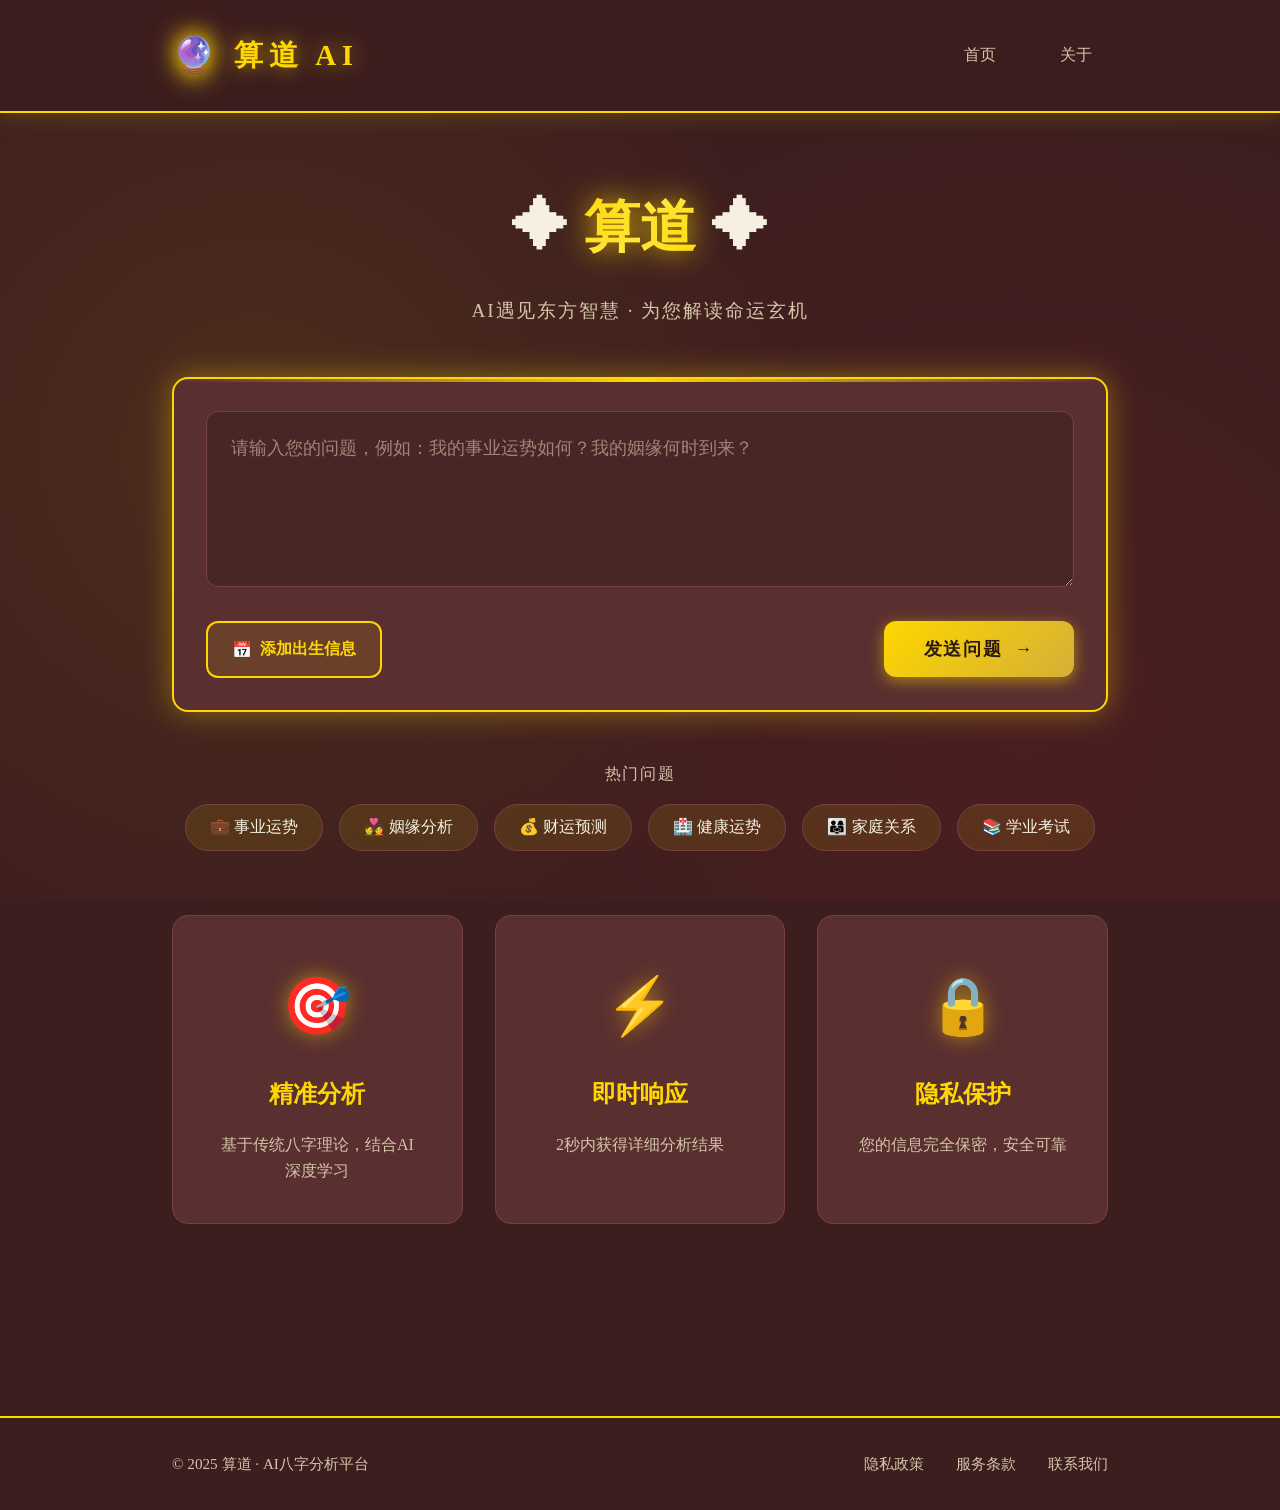
==== index.html @ 0fe8b90e "🎨 全新简洁布局 - 保留核心功能" ====
﻿<!DOCTYPE html>
<html lang="zh-CN">
<head>
    <meta charset="UTF-8">
    <meta name="viewport" content="width=device-width, initial-scale=1.0">
    <title>算道 - AI八字分析</title>
    <link rel="stylesheet" href="styles.css">
</head>
<body>
    <!-- 简洁顶部导航 -->
    <header class="header">
        <div class="container">
            <div class="logo">
                <span class="logo-icon">🔮</span>
                <span class="logo-text">算道</span>
                <span class="logo-badge">AI</span>
            </div>
            <nav class="nav">
                <a href="#" class="nav-link">首页</a>
                <a href="#" class="nav-link">关于</a>
            </nav>
        </div>
    </header>

    <!-- 主内容区 -->
    <main class="main">
        <div class="container">
            <!-- 标题区 -->
            <div class="title-section">
                <h1 class="main-title">
                    <span class="title-decoration">✦</span>
                    <span class="highlight">算道</span>
                    <span class="title-decoration">✦</span>
                </h1>
                <p class="subtitle">AI遇见东方智慧 · 为您解读命运玄机</p>
            </div>

            <!-- 核心功能区 - 输入框 -->
            <div class="input-section">
                <div class="input-box">
                    <textarea 
                        class="main-input" 
                        id="questionInput" 
                        placeholder="请输入您的问题，例如：我的事业运势如何？我的姻缘何时到来？"
                        rows="6"
                    ></textarea>
                    
                    <div class="input-actions">
                        <button class="btn-secondary" id="birthInfoBtn">
                            <span>📅</span>
                            <span>添加出生信息</span>
                        </button>
                        <button class="btn-primary" id="sendBtn">
                            <span>发送问题</span>
                            <span>→</span>
                        </button>
                    </div>
                </div>

                <!-- AI回复区域 -->
                <div id="aiResponse" class="ai-response" style="display: none;">
                    <div class="response-header">
                        <h3>✨ AI分析结果</h3>
                        <button class="close-btn" id="closeResponse">✕</button>
                    </div>
                    <div class="response-content" id="responseContent"></div>
                </div>
            </div>

            <!-- 快速问题建议 -->
            <div class="suggestions">
                <p class="suggestions-title">热门问题</p>
                <div class="suggestion-tags">
                    <button class="tag">💼 事业运势</button>
                    <button class="tag">💑 姻缘分析</button>
                    <button class="tag">💰 财运预测</button>
                    <button class="tag">🏥 健康运势</button>
                    <button class="tag">👨‍👩‍👧 家庭关系</button>
                    <button class="tag">📚 学业考试</button>
                </div>
            </div>

            <!-- 功能特色 -->
            <div class="features">
                <div class="feature-card">
                    <div class="feature-icon">🎯</div>
                    <h3>精准分析</h3>
                    <p>基于传统八字理论，结合AI深度学习</p>
                </div>
                <div class="feature-card">
                    <div class="feature-icon">⚡</div>
                    <h3>即时响应</h3>
                    <p>2秒内获得详细分析结果</p>
                </div>
                <div class="feature-card">
                    <div class="feature-icon">🔒</div>
                    <h3>隐私保护</h3>
                    <p>您的信息完全保密，安全可靠</p>
                </div>
            </div>
        </div>
    </main>

    <!-- 简洁页脚 -->
    <footer class="footer">
        <div class="container">
            <p class="footer-text">© 2025 算道 · AI八字分析平台</p>
            <div class="footer-links">
                <a href="#">隐私政策</a>
                <a href="#">服务条款</a>
                <a href="#">联系我们</a>
            </div>
        </div>
    </footer>

    <script src="bazi_integration.js"></script>
    <script src="script.js"></script>
</body>
</html>
---- styles.css ----
/* 重置样式 */
* {
    margin: 0;
    padding: 0;
    box-sizing: border-box;
}

/* 配色变量 - 深红棕金风 */
:root {
    --primary-gold: #ffd700;
    --secondary-gold: #d4af37;
    --accent-red: #c41e3a;
    --text-primary: #f5f0e1;
    --text-secondary: #d4c5a9;
    --text-dark: #2a1810;
    --bg-main: #3d1e1e;
    --bg-card: #5a2f2f;
    --bg-light: #6b3838;
    --border-color: #7a4040;
    --shadow-main: 0 4px 20px rgba(61, 30, 30, 0.6);
    --shadow-gold: 0 0 30px rgba(255, 215, 0, 0.4);
}

/* 全局样式 */
body {
    font-family: 'Noto Serif SC', 'STSong', 'SimSun', serif;
    background: var(--bg-main);
    color: var(--text-primary);
    line-height: 1.8;
    min-height: 100vh;
    background-image: 
        radial-gradient(circle at 20% 50%, rgba(255, 215, 0, 0.08) 0%, transparent 50%),
        radial-gradient(circle at 80% 80%, rgba(196, 30, 58, 0.1) 0%, transparent 50%);
    background-attachment: fixed;
}

.container {
    max-width: 1000px;
    margin: 0 auto;
    padding: 0 2rem;
}

/* 顶部导航 */
.header {
    background: rgba(61, 30, 30, 0.95);
    border-bottom: 2px solid var(--primary-gold);
    padding: 1.5rem 0;
    position: sticky;
    top: 0;
    z-index: 100;
    backdrop-filter: blur(10px);
    box-shadow: 0 2px 20px rgba(255, 215, 0, 0.2);
}

.header .container {
    display: flex;
    justify-content: space-between;
    align-items: center;
}

.logo {
    display: flex;
    align-items: center;
    gap: 0.75rem;
    font-size: 1.8rem;
    font-weight: 700;
    color: var(--primary-gold);
    letter-spacing: 0.2em;
    text-shadow: 0 0 20px rgba(255, 215, 0, 0.6);
}

.logo-icon {
    font-size: 2.2rem;
    filter: drop-shadow(0 0 12px rgba(255, 215, 0, 0.8));
}

.nav {
    display: flex;
    gap: 2rem;
}

.nav-link {
    color: var(--text-secondary);
    text-decoration: none;
    font-size: 1rem;
    transition: all 0.3s;
    padding: 0.5rem 1rem;
    border-radius: 6px;
}

.nav-link:hover {
    color: var(--primary-gold);
    background: rgba(255, 215, 0, 0.1);
}

/* 主内容区 */
.main {
    padding: 4rem 0;
}

/* 标题区 */
.title-section {
    text-align: center;
    margin-bottom: 3rem;
}

.main-title {
    font-size: 3.5rem;
    margin-bottom: 1rem;
    display: flex;
    align-items: center;
    justify-content: center;
    gap: 1rem;
    flex-wrap: wrap;
}

.title-icon {
    font-size: 3rem;
    filter: drop-shadow(0 0 15px rgba(255, 215, 0, 0.8));
}

.highlight {
    color: var(--primary-gold);
    text-shadow: 0 0 30px rgba(255, 215, 0, 0.8);
    background: linear-gradient(135deg, #ffd700 0%, #ffed4e 50%, #ffd700 100%);
    -webkit-background-clip: text;
    -webkit-text-fill-color: transparent;
    background-clip: text;
}

.title-subtitle {
    color: var(--text-primary);
    font-size: 2.5rem;
}

.subtitle {
    font-size: 1.2rem;
    color: var(--text-secondary);
    letter-spacing: 0.1em;
}

/* 输入区域 */
.input-section {
    margin-bottom: 3rem;
}

.input-box {
    background: var(--bg-card);
    border: 2px solid var(--primary-gold);
    border-radius: 16px;
    padding: 2rem;
    box-shadow: var(--shadow-gold);
    position: relative;
}

.input-box::before {
    content: '';
    position: absolute;
    top: 0;
    left: 0;
    right: 0;
    height: 3px;
    background: linear-gradient(90deg, transparent, var(--primary-gold), transparent);
    border-radius: 16px 16px 0 0;
}

.main-input {
    width: 100%;
    background: rgba(0, 0, 0, 0.2);
    border: 1px solid var(--border-color);
    border-radius: 12px;
    padding: 1.5rem;
    font-size: 1.1rem;
    color: var(--text-primary);
    font-family: inherit;
    resize: vertical;
    margin-bottom: 1.5rem;
    transition: all 0.3s;
}

.main-input:focus {
    outline: none;
    border-color: var(--primary-gold);
    box-shadow: 0 0 20px rgba(255, 215, 0, 0.3);
}

.main-input::placeholder {
    color: var(--text-secondary);
    opacity: 0.6;
}

.input-actions {
    display: flex;
    justify-content: space-between;
    align-items: center;
    gap: 1rem;
}

/* 按钮样式 */
.btn-primary {
    background: linear-gradient(135deg, var(--primary-gold) 0%, var(--secondary-gold) 100%);
    color: var(--text-dark);
    border: none;
    padding: 1rem 2.5rem;
    border-radius: 12px;
    font-size: 1.1rem;
    font-weight: 700;
    cursor: pointer;
    display: flex;
    align-items: center;
    gap: 0.75rem;
    transition: all 0.3s;
    box-shadow: 0 4px 15px rgba(255, 215, 0, 0.5);
    letter-spacing: 0.1em;
}

.btn-primary:hover {
    transform: translateY(-2px);
    box-shadow: 0 6px 25px rgba(255, 215, 0, 0.7);
}

.btn-secondary {
    background: rgba(255, 215, 0, 0.1);
    color: var(--primary-gold);
    border: 2px solid var(--primary-gold);
    padding: 1rem 1.5rem;
    border-radius: 12px;
    font-size: 1rem;
    font-weight: 600;
    cursor: pointer;
    display: flex;
    align-items: center;
    gap: 0.5rem;
    transition: all 0.3s;
}

.btn-secondary:hover {
    background: rgba(255, 215, 0, 0.2);
    transform: translateY(-2px);
}

/* AI回复区域 */
.ai-response {
    background: var(--bg-card);
    border: 2px solid var(--primary-gold);
    border-radius: 16px;
    padding: 2rem;
    margin-top: 2rem;
    box-shadow: var(--shadow-gold);
}

.response-header {
    display: flex;
    justify-content: space-between;
    align-items: center;
    margin-bottom: 1.5rem;
    padding-bottom: 1rem;
    border-bottom: 1px solid var(--border-color);
}

.response-header h3 {
    color: var(--primary-gold);
    font-size: 1.5rem;
}

.close-btn {
    background: none;
    border: none;
    color: var(--text-secondary);
    font-size: 1.5rem;
    cursor: pointer;
    padding: 0.5rem;
    transition: all 0.3s;
}

.close-btn:hover {
    color: var(--primary-gold);
    transform: rotate(90deg);
}

.response-content {
    color: var(--text-primary);
    font-size: 1.1rem;
    line-height: 2;
    white-space: pre-wrap;
}

/* 建议标签 */
.suggestions {
    text-align: center;
    margin-bottom: 4rem;
}

.suggestions-title {
    color: var(--text-secondary);
    font-size: 1rem;
    margin-bottom: 1rem;
    letter-spacing: 0.1em;
}

.suggestion-tags {
    display: flex;
    flex-wrap: wrap;
    justify-content: center;
    gap: 1rem;
}

.tag {
    background: rgba(255, 215, 0, 0.1);
    color: var(--text-primary);
    border: 1px solid var(--border-color);
    padding: 0.75rem 1.5rem;
    border-radius: 25px;
    font-size: 1rem;
    cursor: pointer;
    transition: all 0.3s;
}

.tag:hover {
    background: rgba(255, 215, 0, 0.2);
    border-color: var(--primary-gold);
    color: var(--primary-gold);
    transform: translateY(-2px);
}

/* 功能特色 */
.features {
    display: grid;
    grid-template-columns: repeat(auto-fit, minmax(280px, 1fr));
    gap: 2rem;
    margin-bottom: 4rem;
}

.feature-card {
    background: var(--bg-card);
    border: 1px solid var(--border-color);
    border-radius: 16px;
    padding: 2.5rem;
    text-align: center;
    transition: all 0.3s;
}

.feature-card:hover {
    transform: translateY(-5px);
    border-color: var(--primary-gold);
    box-shadow: 0 8px 30px rgba(255, 215, 0, 0.3);
}

.feature-icon {
    font-size: 3.5rem;
    margin-bottom: 1rem;
    filter: drop-shadow(0 0 10px rgba(255, 215, 0, 0.5));
}

.feature-card h3 {
    color: var(--primary-gold);
    font-size: 1.5rem;
    margin-bottom: 1rem;
}

.feature-card p {
    color: var(--text-secondary);
    font-size: 1rem;
    line-height: 1.6;
}

/* 页脚 */
.footer {
    background: rgba(61, 30, 30, 0.8);
    border-top: 2px solid var(--primary-gold);
    padding: 2rem 0;
    margin-top: 4rem;
}

.footer .container {
    display: flex;
    justify-content: space-between;
    align-items: center;
    flex-wrap: wrap;
    gap: 1rem;
}

.footer-text {
    color: var(--text-secondary);
    font-size: 0.95rem;
}

.footer-links {
    display: flex;
    gap: 2rem;
}

.footer-links a {
    color: var(--text-secondary);
    text-decoration: none;
    font-size: 0.95rem;
    transition: all 0.3s;
}

.footer-links a:hover {
    color: var(--primary-gold);
}

/* 响应式设计 */
@media (max-width: 768px) {
    .container {
        padding: 0 1rem;
    }

    .main-title {
        font-size: 2rem;
    }

    .title-subtitle {
        font-size: 1.5rem;
    }

    .subtitle {
        font-size: 1rem;
    }

    .input-actions {
        flex-direction: column;
    }

    .btn-primary,
    .btn-secondary {
        width: 100%;
        justify-content: center;
    }

    .features {
        grid-template-columns: 1fr;
    }

    .footer .container {
        flex-direction: column;
        text-align: center;
    }
}
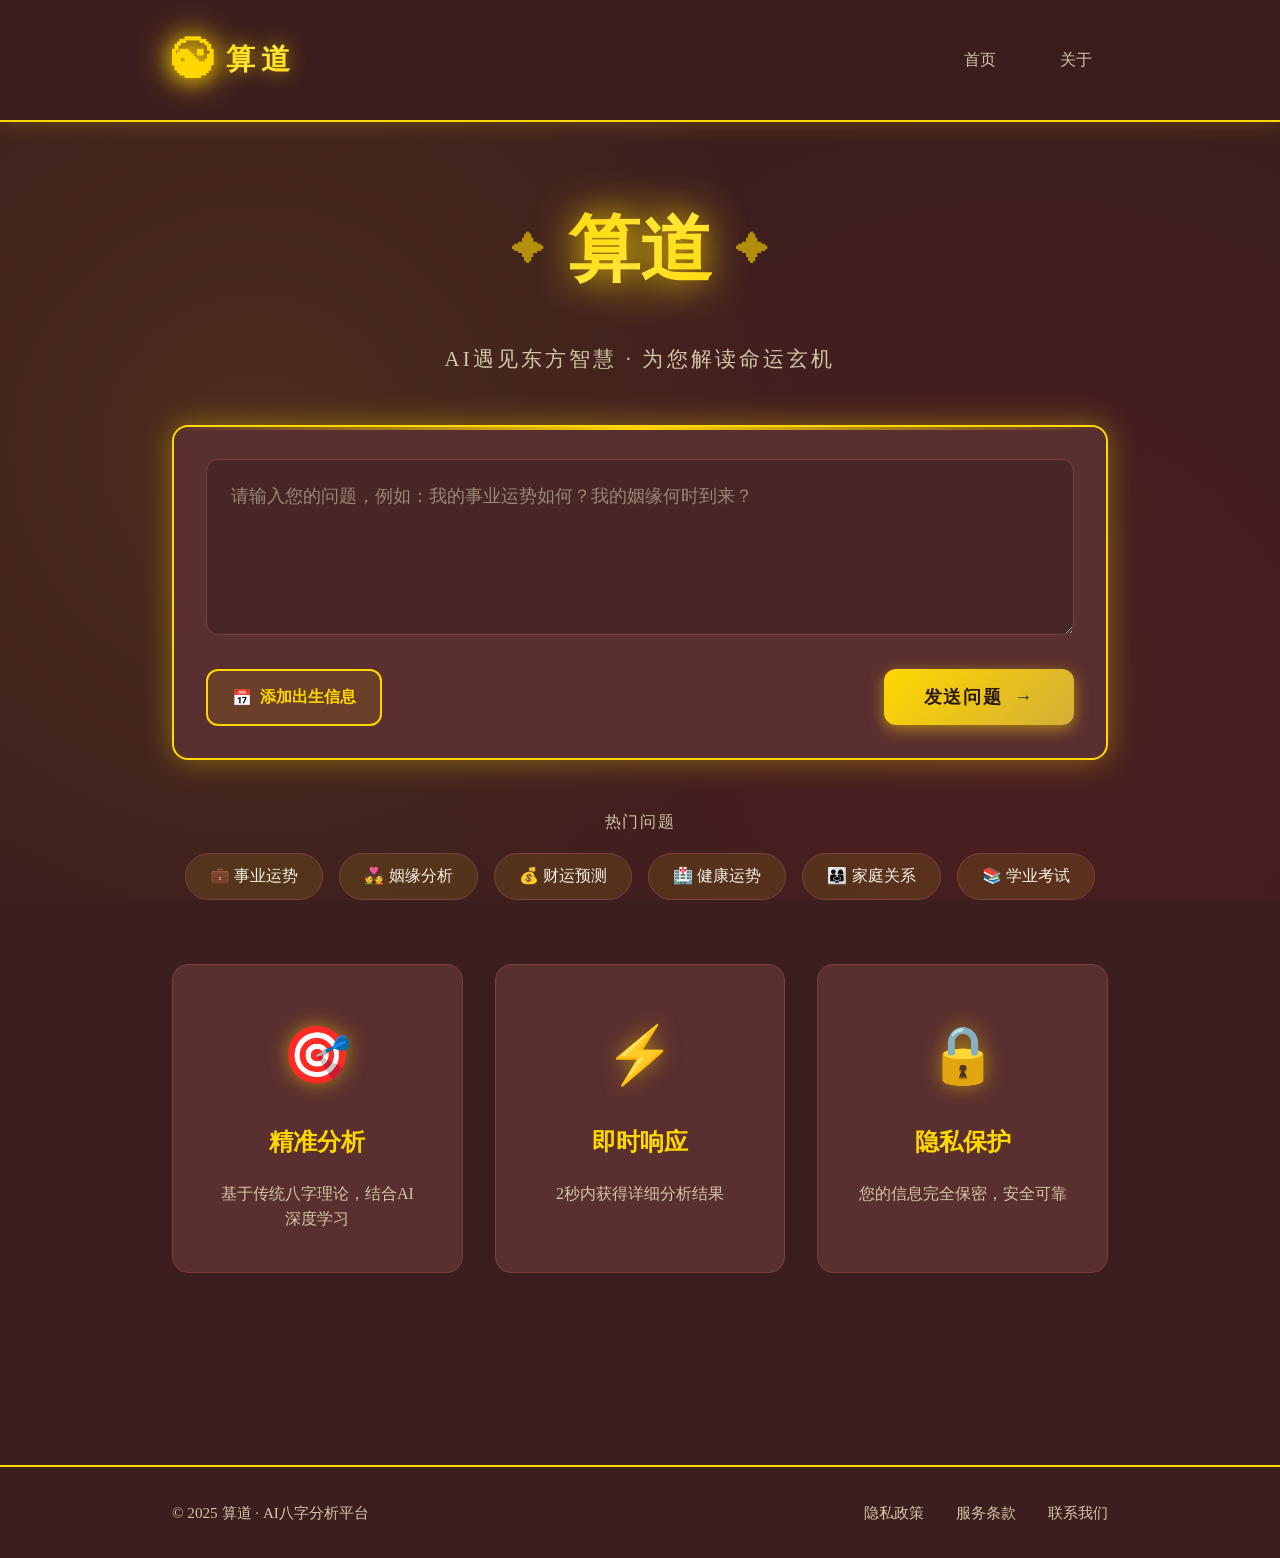
==== commit af08ee66: "🎨 全新简洁布局 - 保留核心功能" ====
--- a/index.html
+++ b/index.html
@@ -11,9 +11,8 @@
     <header class="header">
         <div class="container">
             <div class="logo">
-                <span class="logo-icon">🔮</span>
+                <span class="logo-icon">☯</span>
                 <span class="logo-text">算道</span>
-                <span class="logo-badge">AI</span>
             </div>
             <nav class="nav">
                 <a href="#" class="nav-link">首页</a>
--- a/styles.css
+++ b/styles.css
@@ -61,17 +61,47 @@
 .logo {
     display: flex;
     align-items: center;
-    gap: 0.75rem;
+    gap: 0.5rem;
     font-size: 1.8rem;
     font-weight: 700;
     color: var(--primary-gold);
     letter-spacing: 0.2em;
     text-shadow: 0 0 20px rgba(255, 215, 0, 0.6);
+    position: relative;
 }
 
 .logo-icon {
-    font-size: 2.2rem;
-    filter: drop-shadow(0 0 12px rgba(255, 215, 0, 0.8));
+    font-size: 2.5rem;
+    filter: drop-shadow(0 0 15px rgba(255, 215, 0, 0.9));
+    animation: glow 2s ease-in-out infinite;
+}
+
+@keyframes glow {
+    0%, 100% {
+        filter: drop-shadow(0 0 15px rgba(255, 215, 0, 0.9));
+    }
+    50% {
+        filter: drop-shadow(0 0 25px rgba(255, 215, 0, 1));
+    }
+}
+
+.logo-text {
+    background: linear-gradient(135deg, #ffd700 0%, #ffed4e 50%, #ffd700 100%);
+    -webkit-background-clip: text;
+    -webkit-text-fill-color: transparent;
+    background-clip: text;
+    font-family: 'STKaiti', 'KaiTi', serif;
+}
+
+.logo-badge {
+    font-size: 0.8rem;
+    background: linear-gradient(135deg, var(--primary-gold), var(--secondary-gold));
+    color: var(--text-dark);
+    padding: 0.2rem 0.6rem;
+    border-radius: 6px;
+    font-weight: 700;
+    letter-spacing: 0.05em;
+    box-shadow: 0 2px 10px rgba(255, 215, 0, 0.4);
 }
 
 .nav {
@@ -105,38 +135,60 @@
 }
 
 .main-title {
-    font-size: 3.5rem;
-    margin-bottom: 1rem;
+    font-size: 4.5rem;
+    margin-bottom: 1.5rem;
     display: flex;
     align-items: center;
     justify-content: center;
-    gap: 1rem;
+    gap: 1.5rem;
     flex-wrap: wrap;
-}
-
-.title-icon {
-    font-size: 3rem;
-    filter: drop-shadow(0 0 15px rgba(255, 215, 0, 0.8));
+    font-family: 'STKaiti', 'KaiTi', serif;
+}
+
+.title-decoration {
+    font-size: 2rem;
+    color: var(--primary-gold);
+    opacity: 0.6;
+    animation: sparkle 3s ease-in-out infinite;
+}
+
+@keyframes sparkle {
+    0%, 100% {
+        opacity: 0.6;
+        transform: scale(1);
+    }
+    50% {
+        opacity: 1;
+        transform: scale(1.2);
+    }
 }
 
 .highlight {
     color: var(--primary-gold);
-    text-shadow: 0 0 30px rgba(255, 215, 0, 0.8);
+    text-shadow: 0 0 40px rgba(255, 215, 0, 0.9);
     background: linear-gradient(135deg, #ffd700 0%, #ffed4e 50%, #ffd700 100%);
     -webkit-background-clip: text;
     -webkit-text-fill-color: transparent;
     background-clip: text;
-}
-
-.title-subtitle {
-    color: var(--text-primary);
-    font-size: 2.5rem;
+    position: relative;
+}
+
+.highlight::before {
+    content: '';
+    position: absolute;
+    top: -10px;
+    left: -10px;
+    right: -10px;
+    bottom: -10px;
+    background: radial-gradient(circle, rgba(255, 215, 0, 0.1) 0%, transparent 70%);
+    z-index: -1;
 }
 
 .subtitle {
-    font-size: 1.2rem;
-    color: var(--text-secondary);
-    letter-spacing: 0.1em;
+    font-size: 1.3rem;
+    color: var(--text-secondary);
+    letter-spacing: 0.15em;
+    font-weight: 300;
 }
 
 /* 输入区域 */
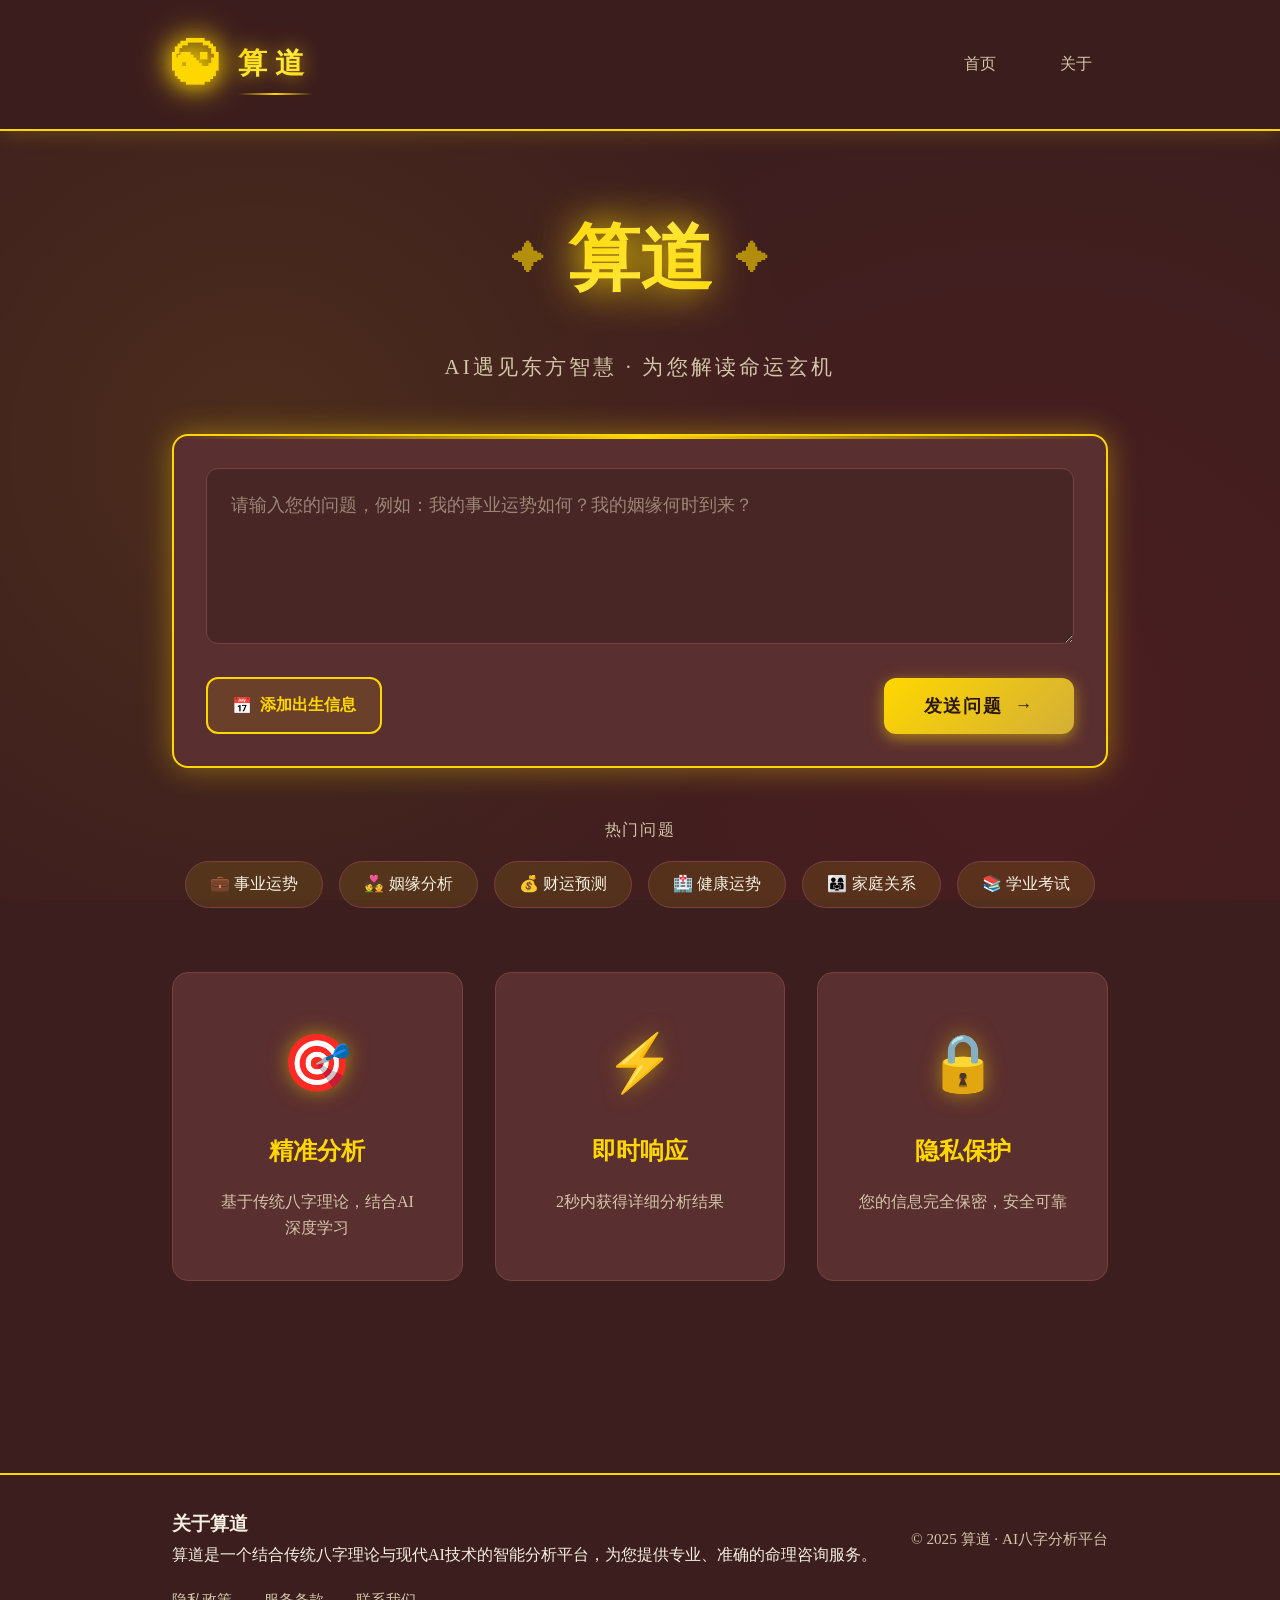
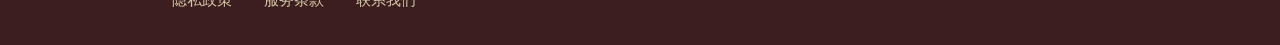
==== commit 535ba860: "✨ 添加所有交互功能" ====
--- a/index.html
+++ b/index.html
@@ -15,14 +15,14 @@
                 <span class="logo-text">算道</span>
             </div>
             <nav class="nav">
-                <a href="#" class="nav-link">首页</a>
-                <a href="#" class="nav-link">关于</a>
+                <a href="#home" class="nav-link">首页</a>
+                <a href="#about" class="nav-link">关于</a>
             </nav>
         </div>
     </header>
 
     <!-- 主内容区 -->
-    <main class="main">
+    <main class="main" id="home">
         <div class="container">
             <!-- 标题区 -->
             <div class="title-section">
@@ -70,12 +70,12 @@
             <div class="suggestions">
                 <p class="suggestions-title">热门问题</p>
                 <div class="suggestion-tags">
-                    <button class="tag">💼 事业运势</button>
-                    <button class="tag">💑 姻缘分析</button>
-                    <button class="tag">💰 财运预测</button>
-                    <button class="tag">🏥 健康运势</button>
-                    <button class="tag">👨‍👩‍👧 家庭关系</button>
-                    <button class="tag">📚 学业考试</button>
+                    <button class="tag" data-question="请帮我分析一下我的事业运势，未来发展如何？">💼 事业运势</button>
+                    <button class="tag" data-question="请帮我分析我的姻缘运势，何时能遇到合适的对象？">💑 姻缘分析</button>
+                    <button class="tag" data-question="请帮我预测一下我的财运，近期财运如何？">💰 财运预测</button>
+                    <button class="tag" data-question="请帮我分析我的健康运势，需要注意什么？">🏥 健康运势</button>
+                    <button class="tag" data-question="请帮我分析我的家庭关系运势，如何改善家庭关系？">👨‍👩‍👧 家庭关系</button>
+                    <button class="tag" data-question="请帮我分析我的学业运势，考试运如何？">📚 学业考试</button>
                 </div>
             </div>
 
@@ -101,13 +101,17 @@
     </main>
 
     <!-- 简洁页脚 -->
-    <footer class="footer">
+    <footer class="footer" id="about">
         <div class="container">
+            <div class="about-section">
+                <h3>关于算道</h3>
+                <p>算道是一个结合传统八字理论与现代AI技术的智能分析平台，为您提供专业、准确的命理咨询服务。</p>
+            </div>
             <p class="footer-text">© 2025 算道 · AI八字分析平台</p>
             <div class="footer-links">
-                <a href="#">隐私政策</a>
-                <a href="#">服务条款</a>
-                <a href="#">联系我们</a>
+                <a href="#" id="privacyLink">隐私政策</a>
+                <a href="#" id="termsLink">服务条款</a>
+                <a href="#" id="contactLink">联系我们</a>
             </div>
         </div>
     </footer>
--- a/styles.css
+++ b/styles.css
@@ -61,27 +61,27 @@
 .logo {
     display: flex;
     align-items: center;
-    gap: 0.5rem;
+    gap: 0.75rem;
     font-size: 1.8rem;
     font-weight: 700;
     color: var(--primary-gold);
-    letter-spacing: 0.2em;
+    letter-spacing: 0.3em;
     text-shadow: 0 0 20px rgba(255, 215, 0, 0.6);
     position: relative;
 }
 
 .logo-icon {
-    font-size: 2.5rem;
+    font-size: 2.8rem;
     filter: drop-shadow(0 0 15px rgba(255, 215, 0, 0.9));
-    animation: glow 2s ease-in-out infinite;
-}
-
-@keyframes glow {
-    0%, 100% {
-        filter: drop-shadow(0 0 15px rgba(255, 215, 0, 0.9));
-    }
-    50% {
-        filter: drop-shadow(0 0 25px rgba(255, 215, 0, 1));
+    animation: rotate 20s linear infinite;
+}
+
+@keyframes rotate {
+    from {
+        transform: rotate(0deg);
+    }
+    to {
+        transform: rotate(360deg);
     }
 }
 
@@ -91,17 +91,17 @@
     -webkit-text-fill-color: transparent;
     background-clip: text;
     font-family: 'STKaiti', 'KaiTi', serif;
-}
-
-.logo-badge {
-    font-size: 0.8rem;
-    background: linear-gradient(135deg, var(--primary-gold), var(--secondary-gold));
-    color: var(--text-dark);
-    padding: 0.2rem 0.6rem;
-    border-radius: 6px;
-    font-weight: 700;
-    letter-spacing: 0.05em;
-    box-shadow: 0 2px 10px rgba(255, 215, 0, 0.4);
+    position: relative;
+}
+
+.logo-text::after {
+    content: '';
+    position: absolute;
+    bottom: -5px;
+    left: 0;
+    right: 0;
+    height: 2px;
+    background: linear-gradient(90deg, transparent, var(--primary-gold), transparent);
 }
 
 .nav {
@@ -490,3 +490,223 @@
         text-align: center;
     }
 }
+
+/* 出生信息模态框 */
+.birth-modal {
+    position: fixed;
+    top: 0;
+    left: 0;
+    right: 0;
+    bottom: 0;
+    background: rgba(0, 0, 0, 0.8);
+    display: flex;
+    align-items: center;
+    justify-content: center;
+    z-index: 1000;
+    animation: fadeIn 0.3s;
+}
+
+@keyframes fadeIn {
+    from {
+        opacity: 0;
+    }
+    to {
+        opacity: 1;
+    }
+}
+
+.birth-modal-content {
+    background: var(--bg-card);
+    border: 2px solid var(--primary-gold);
+    border-radius: 16px;
+    width: 90%;
+    max-width: 500px;
+    max-height: 90vh;
+    overflow-y: auto;
+    box-shadow: 0 10px 50px rgba(255, 215, 0, 0.3);
+    animation: slideUp 0.3s;
+}
+
+@keyframes slideUp {
+    from {
+        transform: translateY(50px);
+        opacity: 0;
+    }
+    to {
+        transform: translateY(0);
+        opacity: 1;
+    }
+}
+
+.birth-modal-header {
+    display: flex;
+    justify-content: space-between;
+    align-items: center;
+    padding: 1.5rem 2rem;
+    border-bottom: 1px solid var(--border-color);
+}
+
+.birth-modal-header h3 {
+    color: var(--primary-gold);
+    font-size: 1.5rem;
+    margin: 0;
+}
+
+.close-modal {
+    background: none;
+    border: none;
+    color: var(--text-secondary);
+    font-size: 1.5rem;
+    cursor: pointer;
+    padding: 0.5rem;
+    transition: all 0.3s;
+}
+
+.close-modal:hover {
+    color: var(--primary-gold);
+    transform: rotate(90deg);
+}
+
+.birth-modal-body {
+    padding: 2rem;
+}
+
+.form-group {
+    margin-bottom: 1.5rem;
+}
+
+.form-group label {
+    display: block;
+    color: var(--text-secondary);
+    font-size: 0.95rem;
+    margin-bottom: 0.5rem;
+    font-weight: 600;
+}
+
+.form-group input,
+.form-group select {
+    width: 100%;
+    background: rgba(0, 0, 0, 0.3);
+    border: 1px solid var(--border-color);
+    border-radius: 8px;
+    padding: 0.75rem 1rem;
+    font-size: 1rem;
+    color: var(--text-primary);
+    font-family: inherit;
+    transition: all 0.3s;
+}
+
+.form-group input:focus,
+.form-group select:focus {
+    outline: none;
+    border-color: var(--primary-gold);
+    box-shadow: 0 0 10px rgba(255, 215, 0, 0.2);
+}
+
+.form-row {
+    display: grid;
+    grid-template-columns: 1fr 1fr;
+    gap: 1rem;
+}
+
+.birth-modal-footer {
+    display: flex;
+    justify-content: flex-end;
+    gap: 1rem;
+    padding: 1.5rem 2rem;
+    border-top: 1px solid var(--border-color);
+}
+
+.modal-btn {
+    padding: 0.75rem 2rem;
+    border-radius: 8px;
+    font-size: 1rem;
+    font-weight: 600;
+    cursor: pointer;
+    transition: all 0.3s;
+    border: none;
+}
+
+.cancel-btn {
+    background: rgba(255, 255, 255, 0.1);
+    color: var(--text-secondary);
+    border: 1px solid var(--border-color);
+}
+
+.cancel-btn:hover {
+    background: rgba(255, 255, 255, 0.15);
+}
+
+.save-btn {
+    background: linear-gradient(135deg, var(--primary-gold), var(--secondary-gold));
+    color: var(--text-dark);
+    box-shadow: 0 4px 15px rgba(255, 215, 0, 0.4);
+}
+
+.save-btn:hover {
+    transform: translateY(-2px);
+    box-shadow: 0 6px 20px rgba(255, 215, 0, 0.6);
+}
+
+/* Toast提示 */
+.toast-message {
+    position: fixed;
+    bottom: 2rem;
+    left: 50%;
+    transform: translateX(-50%) translateY(100px);
+    background: var(--bg-card);
+    color: var(--text-primary);
+    padding: 1rem 2rem;
+    border-radius: 8px;
+    border: 1px solid var(--primary-gold);
+    box-shadow: 0 4px 20px rgba(255, 215, 0, 0.3);
+    z-index: 2000;
+    opacity: 0;
+    transition: all 0.3s;
+}
+
+.toast-message.show {
+    transform: translateX(-50%) translateY(0);
+    opacity: 1;
+}
+
+/* 加载动画 */
+.loading {
+    text-align: center;
+    padding: 2rem;
+}
+
+.spinner {
+    width: 50px;
+    height: 50px;
+    border: 4px solid var(--border-color);
+    border-top-color: var(--primary-gold);
+    border-radius: 50%;
+    animation: spin 1s linear infinite;
+    margin: 0 auto 1rem;
+}
+
+@keyframes spin {
+    to {
+        transform: rotate(360deg);
+    }
+}
+
+.loading p {
+    color: var(--text-secondary);
+    font-size: 1rem;
+}
+
+.error-message {
+    color: #ff6b6b;
+    padding: 1rem;
+    background: rgba(255, 107, 107, 0.1);
+    border-radius: 8px;
+    border: 1px solid #ff6b6b;
+}
+
+.answer-text {
+    color: var(--text-primary);
+    line-height: 2;
+    white-space: pre-wrap;
+}
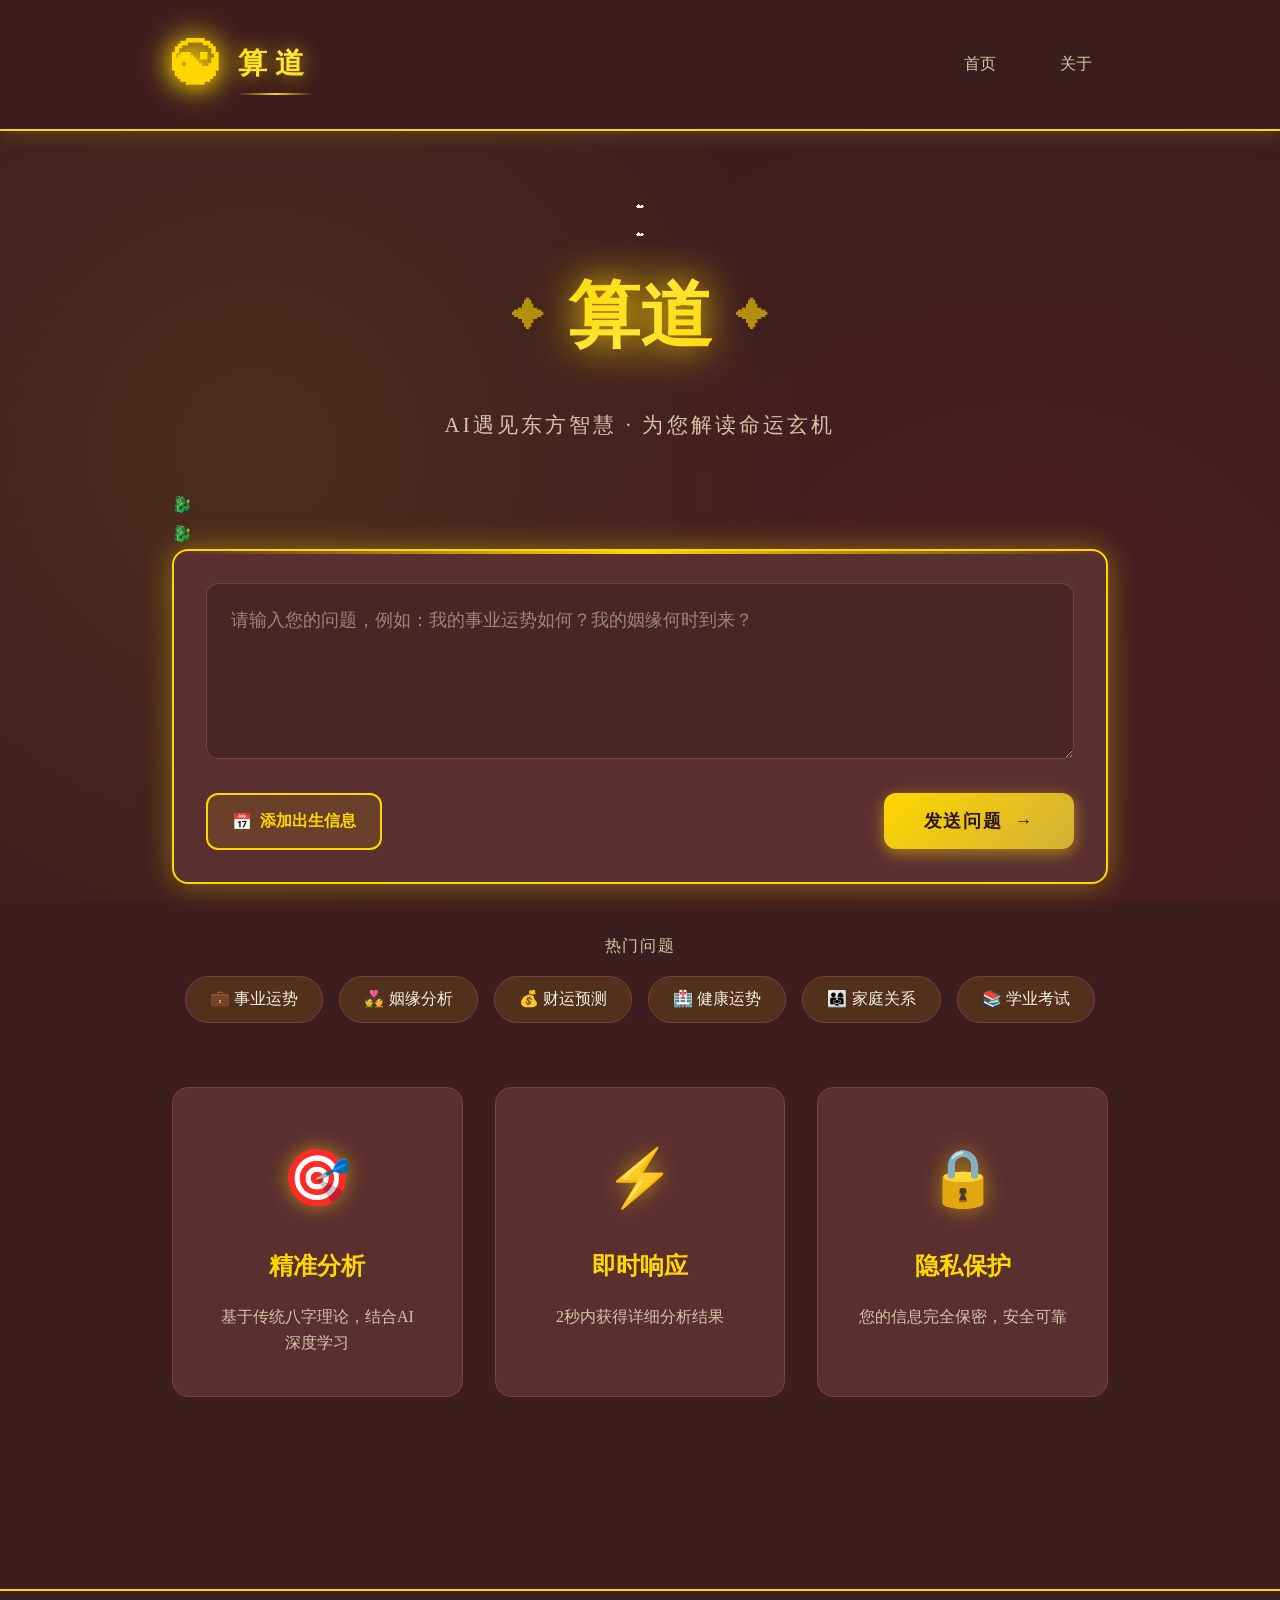
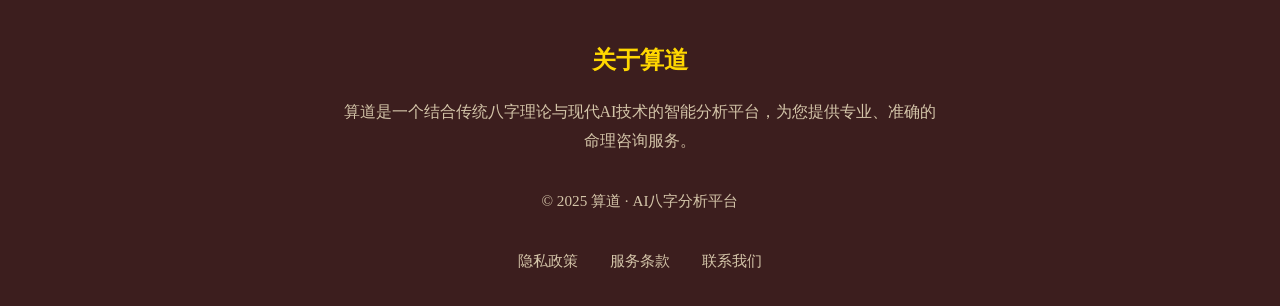
==== commit 360ef719: "✨ 添加所有交互功能" ====
--- a/index.html
+++ b/index.html
@@ -24,8 +24,14 @@
     <!-- 主内容区 -->
     <main class="main" id="home">
         <div class="container">
+            <!-- 装饰性八卦图案 -->
+            <div class="bagua-decoration bagua-left"></div>
+            <div class="bagua-decoration bagua-right"></div>
+            
             <!-- 标题区 -->
             <div class="title-section">
+                <div class="cloud-decoration cloud-left">☁</div>
+                <div class="cloud-decoration cloud-right">☁</div>
                 <h1 class="main-title">
                     <span class="title-decoration">✦</span>
                     <span class="highlight">算道</span>
@@ -36,6 +42,10 @@
 
             <!-- 核心功能区 - 输入框 -->
             <div class="input-section">
+                <!-- 装饰性龙纹 -->
+                <div class="dragon-pattern dragon-pattern-left">🐉</div>
+                <div class="dragon-pattern dragon-pattern-right">🐉</div>
+                
                 <div class="input-box">
                     <textarea 
                         class="main-input" 
--- a/styles.css
+++ b/styles.css
@@ -420,25 +420,42 @@
 .footer {
     background: rgba(61, 30, 30, 0.8);
     border-top: 2px solid var(--primary-gold);
-    padding: 2rem 0;
+    padding: 3rem 0 2rem;
     margin-top: 4rem;
 }
 
 .footer .container {
     display: flex;
-    justify-content: space-between;
-    align-items: center;
-    flex-wrap: wrap;
-    gap: 1rem;
+    flex-direction: column;
+    gap: 2rem;
+}
+
+.about-section {
+    text-align: center;
+    max-width: 600px;
+    margin: 0 auto;
+}
+
+.about-section h3 {
+    color: var(--primary-gold);
+    font-size: 1.5rem;
+    margin-bottom: 1rem;
+}
+
+.about-section p {
+    color: var(--text-secondary);
+    line-height: 1.8;
 }
 
 .footer-text {
     color: var(--text-secondary);
     font-size: 0.95rem;
+    text-align: center;
 }
 
 .footer-links {
     display: flex;
+    justify-content: center;
     gap: 2rem;
 }
 
@@ -447,6 +464,7 @@
     text-decoration: none;
     font-size: 0.95rem;
     transition: all 0.3s;
+    cursor: pointer;
 }
 
 .footer-links a:hover {
@@ -710,3 +728,30 @@
     line-height: 2;
     white-space: pre-wrap;
 }
+
+/* 信息模态框样式 */
+.info-modal {
+    max-width: 600px;
+}
+
+.info-content {
+    max-height: 60vh;
+    overflow-y: auto;
+}
+
+.info-content h4 {
+    color: var(--primary-gold);
+    font-size: 1.2rem;
+    margin-top: 1.5rem;
+    margin-bottom: 0.75rem;
+}
+
+.info-content h4:first-child {
+    margin-top: 0;
+}
+
+.info-content p {
+    color: var(--text-secondary);
+    line-height: 1.8;
+    margin-bottom: 1rem;
+}
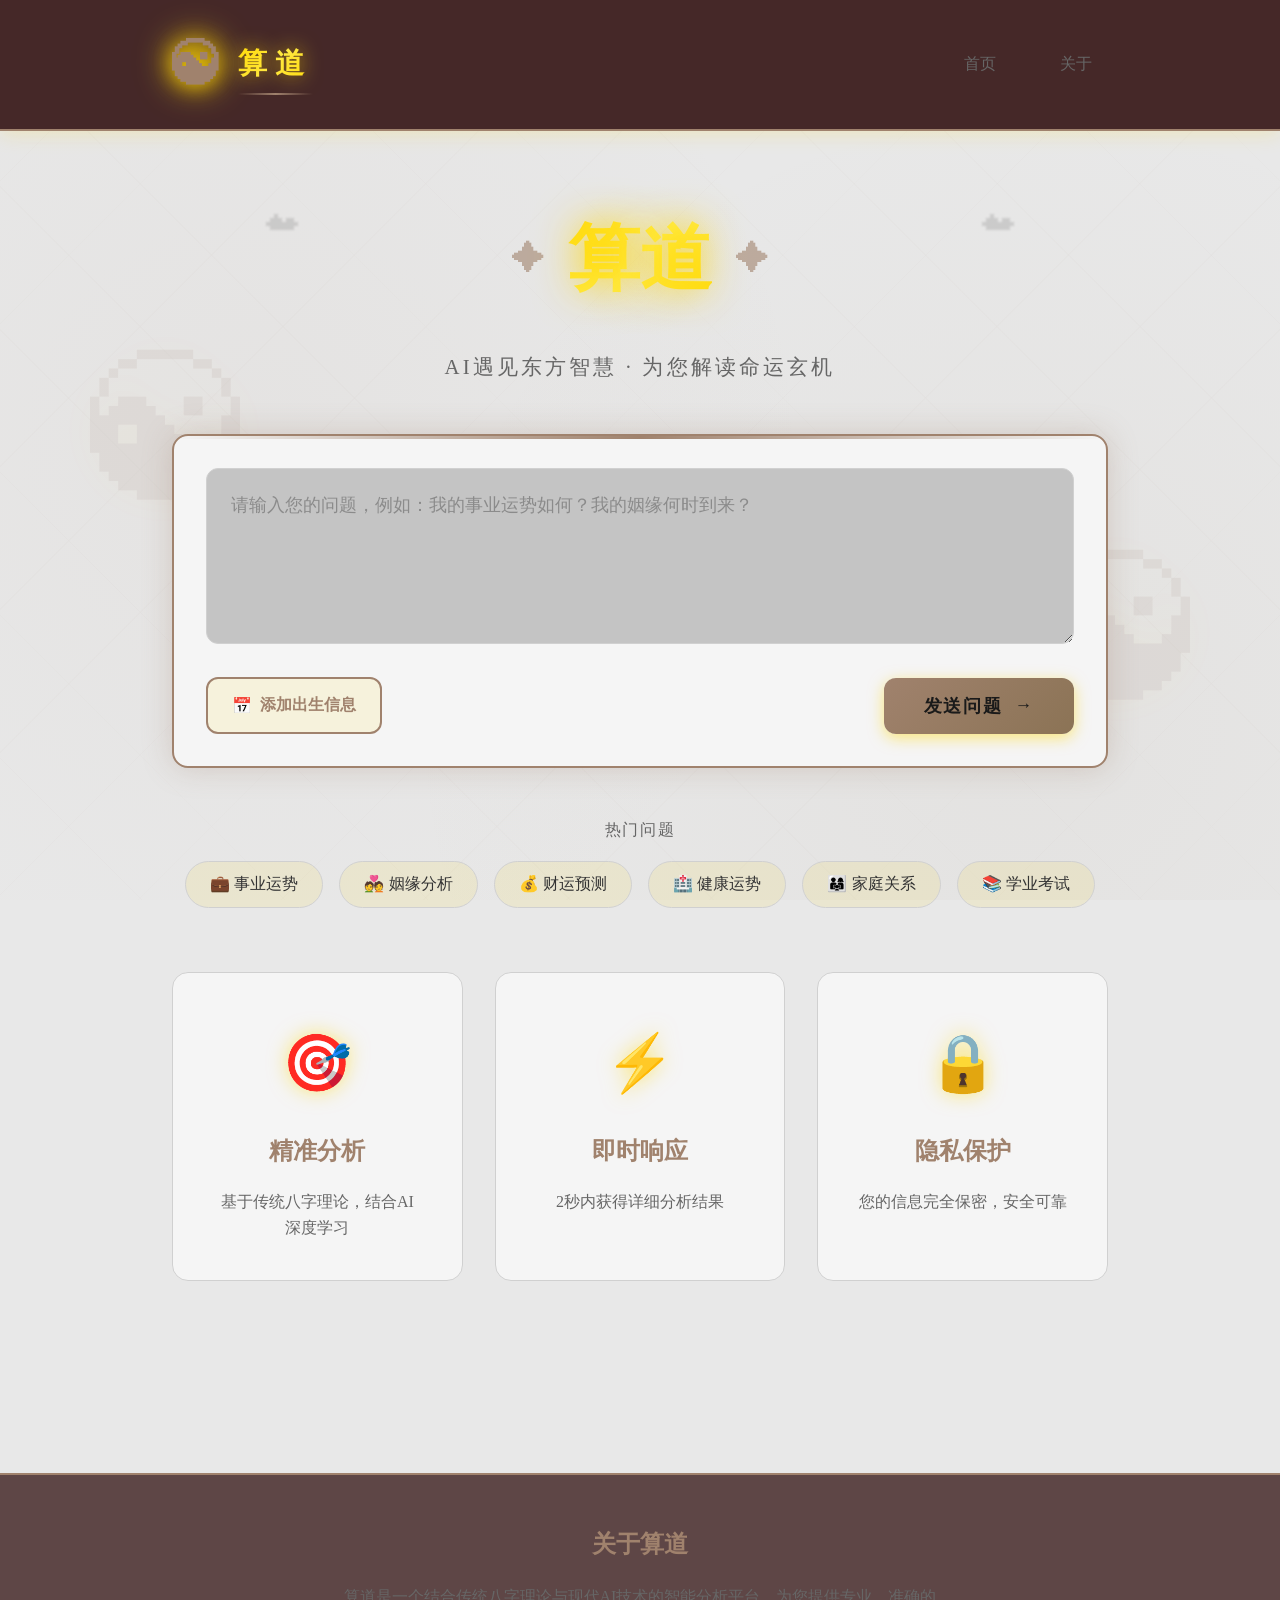
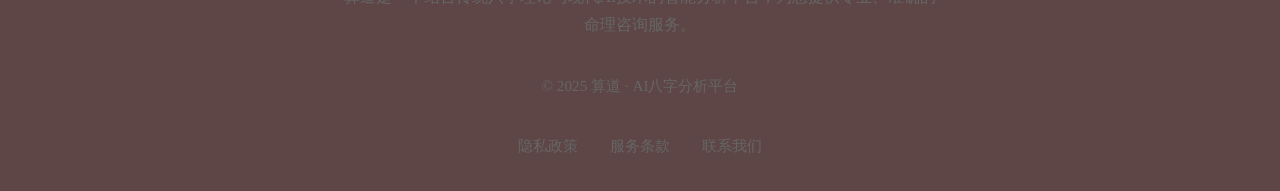
==== commit c0985c15: "✨ 移除龙纹装饰" ====
--- a/index.html
+++ b/index.html
@@ -42,10 +42,6 @@
 
             <!-- 核心功能区 - 输入框 -->
             <div class="input-section">
-                <!-- 装饰性龙纹 -->
-                <div class="dragon-pattern dragon-pattern-left">🐉</div>
-                <div class="dragon-pattern dragon-pattern-right">🐉</div>
-                
                 <div class="input-box">
                     <textarea 
                         class="main-input" 
--- a/styles.css
+++ b/styles.css
@@ -5,20 +5,20 @@
     box-sizing: border-box;
 }
 
-/* 配色变量 - 深红棕金风 */
+/* 配色变量 - 月白灰金（水墨画风）*/
 :root {
-    --primary-gold: #ffd700;
-    --secondary-gold: #d4af37;
+    --primary-gold: #a0826d;
+    --secondary-gold: #8b7355;
     --accent-red: #c41e3a;
-    --text-primary: #f5f0e1;
-    --text-secondary: #d4c5a9;
-    --text-dark: #2a1810;
-    --bg-main: #3d1e1e;
-    --bg-card: #5a2f2f;
-    --bg-light: #6b3838;
-    --border-color: #7a4040;
-    --shadow-main: 0 4px 20px rgba(61, 30, 30, 0.6);
-    --shadow-gold: 0 0 30px rgba(255, 215, 0, 0.4);
+    --text-primary: #333333;
+    --text-secondary: #666666;
+    --text-dark: #1a1a1a;
+    --bg-main: #e8e8e8;
+    --bg-card: #f5f5f5;
+    --bg-light: #fafafa;
+    --border-color: #d0d0d0;
+    --shadow-main: 0 4px 20px rgba(0, 0, 0, 0.1);
+    --shadow-gold: 0 0 30px rgba(160, 130, 109, 0.3);
 }
 
 /* 全局样式 */
@@ -29,9 +29,41 @@
     line-height: 1.8;
     min-height: 100vh;
     background-image: 
-        radial-gradient(circle at 20% 50%, rgba(255, 215, 0, 0.08) 0%, transparent 50%),
-        radial-gradient(circle at 80% 80%, rgba(196, 30, 58, 0.1) 0%, transparent 50%);
+        radial-gradient(circle at 20% 50%, rgba(160, 130, 109, 0.05) 0%, transparent 50%),
+        radial-gradient(circle at 80% 80%, rgba(139, 115, 85, 0.05) 0%, transparent 50%);
     background-attachment: fixed;
+    animation: backgroundShift 20s ease-in-out infinite;
+    position: relative;
+    overflow-x: hidden;
+}
+
+/* 背景装饰纹样 */
+body::before {
+    content: '';
+    position: fixed;
+    top: 0;
+    left: 0;
+    right: 0;
+    bottom: 0;
+    background-image: 
+        repeating-linear-gradient(45deg, transparent, transparent 100px, rgba(160, 130, 109, 0.02) 100px, rgba(160, 130, 109, 0.02) 101px),
+        repeating-linear-gradient(-45deg, transparent, transparent 100px, rgba(160, 130, 109, 0.02) 100px, rgba(160, 130, 109, 0.02) 101px);
+    pointer-events: none;
+    z-index: 0;
+}
+
+@keyframes backgroundShift {
+    0%, 100% {
+        background-position: 0% 0%, 100% 100%;
+    }
+    50% {
+        background-position: 100% 100%, 0% 0%;
+    }
+}
+
+.container {
+    position: relative;
+    z-index: 1;
 }
 
 .container {
@@ -132,6 +164,78 @@
 .title-section {
     text-align: center;
     margin-bottom: 3rem;
+    animation: fadeInDown 1s ease-out;
+    position: relative;
+}
+
+@keyframes fadeInDown {
+    from {
+        opacity: 0;
+        transform: translateY(-30px);
+    }
+    to {
+        opacity: 1;
+        transform: translateY(0);
+    }
+}
+
+/* 祥云装饰 */
+.cloud-decoration {
+    position: absolute;
+    font-size: 4rem;
+    opacity: 0.15;
+    animation: float 6s ease-in-out infinite;
+    filter: blur(1px);
+}
+
+.cloud-left {
+    top: -20px;
+    left: 10%;
+    animation-delay: 0s;
+}
+
+.cloud-right {
+    top: -20px;
+    right: 10%;
+    animation-delay: 3s;
+}
+
+@keyframes float {
+    0%, 100% {
+        transform: translateY(0px);
+    }
+    50% {
+        transform: translateY(-20px);
+    }
+}
+
+/* 八卦装饰 */
+.bagua-decoration {
+    position: absolute;
+    width: 150px;
+    height: 150px;
+    opacity: 0.1;
+    pointer-events: none;
+    animation: rotate 30s linear infinite;
+}
+
+.bagua-decoration::before {
+    content: '☯';
+    position: absolute;
+    font-size: 150px;
+    color: var(--primary-gold);
+    filter: drop-shadow(0 0 20px rgba(255, 215, 0, 0.3));
+}
+
+.bagua-left {
+    top: 100px;
+    left: -50px;
+}
+
+.bagua-right {
+    top: 300px;
+    right: -50px;
+    animation-direction: reverse;
 }
 
 .main-title {
@@ -194,6 +298,51 @@
 /* 输入区域 */
 .input-section {
     margin-bottom: 3rem;
+    animation: fadeInUp 1s ease-out 0.3s both;
+    position: relative;
+}
+
+@keyframes fadeInUp {
+    from {
+        opacity: 0;
+        transform: translateY(30px);
+    }
+    to {
+        opacity: 1;
+        transform: translateY(0);
+    }
+}
+
+/* 龙纹装饰 */
+.dragon-pattern {
+    position: absolute;
+    font-size: 5rem;
+    opacity: 0.08;
+    pointer-events: none;
+    animation: dragonFloat 8s ease-in-out infinite;
+    filter: drop-shadow(0 0 10px rgba(255, 215, 0, 0.3));
+}
+
+.dragon-pattern-left {
+    top: 50%;
+    left: -80px;
+    transform: translateY(-50%) scaleX(-1);
+}
+
+.dragon-pattern-right {
+    top: 50%;
+    right: -80px;
+    transform: translateY(-50%);
+    animation-delay: 4s;
+}
+
+@keyframes dragonFloat {
+    0%, 100% {
+        transform: translateY(-50%) translateX(0);
+    }
+    50% {
+        transform: translateY(-50%) translateX(10px);
+    }
 }
 
 .input-box {
@@ -203,6 +352,12 @@
     padding: 2rem;
     box-shadow: var(--shadow-gold);
     position: relative;
+    transition: all 0.3s ease;
+}
+
+.input-box:hover {
+    transform: translateY(-5px);
+    box-shadow: 0 0 40px rgba(255, 215, 0, 0.5);
 }
 
 .input-box::before {
@@ -214,6 +369,16 @@
     height: 3px;
     background: linear-gradient(90deg, transparent, var(--primary-gold), transparent);
     border-radius: 16px 16px 0 0;
+    animation: shimmer 3s ease-in-out infinite;
+}
+
+@keyframes shimmer {
+    0%, 100% {
+        opacity: 0.5;
+    }
+    50% {
+        opacity: 1;
+    }
 }
 
 .main-input {
@@ -264,11 +429,35 @@
     transition: all 0.3s;
     box-shadow: 0 4px 15px rgba(255, 215, 0, 0.5);
     letter-spacing: 0.1em;
+    position: relative;
+    overflow: hidden;
+}
+
+.btn-primary::before {
+    content: '';
+    position: absolute;
+    top: 50%;
+    left: 50%;
+    width: 0;
+    height: 0;
+    border-radius: 50%;
+    background: rgba(255, 255, 255, 0.3);
+    transform: translate(-50%, -50%);
+    transition: width 0.6s, height 0.6s;
+}
+
+.btn-primary:hover::before {
+    width: 300px;
+    height: 300px;
 }
 
 .btn-primary:hover {
-    transform: translateY(-2px);
+    transform: translateY(-2px) scale(1.05);
     box-shadow: 0 6px 25px rgba(255, 215, 0, 0.7);
+}
+
+.btn-primary:active {
+    transform: translateY(0) scale(0.98);
 }
 
 .btn-secondary {
@@ -341,6 +530,7 @@
 .suggestions {
     text-align: center;
     margin-bottom: 4rem;
+    animation: fadeInUp 1s ease-out 0.5s both;
 }
 
 .suggestions-title {
@@ -366,13 +556,38 @@
     font-size: 1rem;
     cursor: pointer;
     transition: all 0.3s;
+    position: relative;
+    overflow: hidden;
+}
+
+.tag::before {
+    content: '';
+    position: absolute;
+    top: 50%;
+    left: 50%;
+    width: 0;
+    height: 0;
+    border-radius: 50%;
+    background: rgba(255, 215, 0, 0.2);
+    transform: translate(-50%, -50%);
+    transition: width 0.5s, height 0.5s;
+}
+
+.tag:hover::before {
+    width: 200px;
+    height: 200px;
 }
 
 .tag:hover {
     background: rgba(255, 215, 0, 0.2);
     border-color: var(--primary-gold);
     color: var(--primary-gold);
-    transform: translateY(-2px);
+    transform: translateY(-3px) scale(1.05);
+    box-shadow: 0 5px 15px rgba(255, 215, 0, 0.3);
+}
+
+.tag:active {
+    transform: translateY(-1px) scale(1);
 }
 
 /* 功能特色 */
@@ -381,6 +596,7 @@
     grid-template-columns: repeat(auto-fit, minmax(280px, 1fr));
     gap: 2rem;
     margin-bottom: 4rem;
+    animation: fadeInUp 1s ease-out 0.6s both;
 }
 
 .feature-card {
@@ -390,18 +606,47 @@
     padding: 2.5rem;
     text-align: center;
     transition: all 0.3s;
+    position: relative;
+    overflow: hidden;
+}
+
+.feature-card::before {
+    content: '';
+    position: absolute;
+    top: -50%;
+    left: -50%;
+    width: 200%;
+    height: 200%;
+    background: radial-gradient(circle, rgba(255, 215, 0, 0.1) 0%, transparent 70%);
+    opacity: 0;
+    transition: opacity 0.5s;
+}
+
+.feature-card:hover::before {
+    opacity: 1;
+    animation: rotate 10s linear infinite;
 }
 
 .feature-card:hover {
-    transform: translateY(-5px);
+    transform: translateY(-10px) scale(1.02);
     border-color: var(--primary-gold);
-    box-shadow: 0 8px 30px rgba(255, 215, 0, 0.3);
+    box-shadow: 0 15px 40px rgba(255, 215, 0, 0.4);
 }
 
 .feature-icon {
     font-size: 3.5rem;
     margin-bottom: 1rem;
     filter: drop-shadow(0 0 10px rgba(255, 215, 0, 0.5));
+    animation: pulse 3s ease-in-out infinite;
+}
+
+@keyframes pulse {
+    0%, 100% {
+        transform: scale(1);
+    }
+    50% {
+        transform: scale(1.1);
+    }
 }
 
 .feature-card h3 {
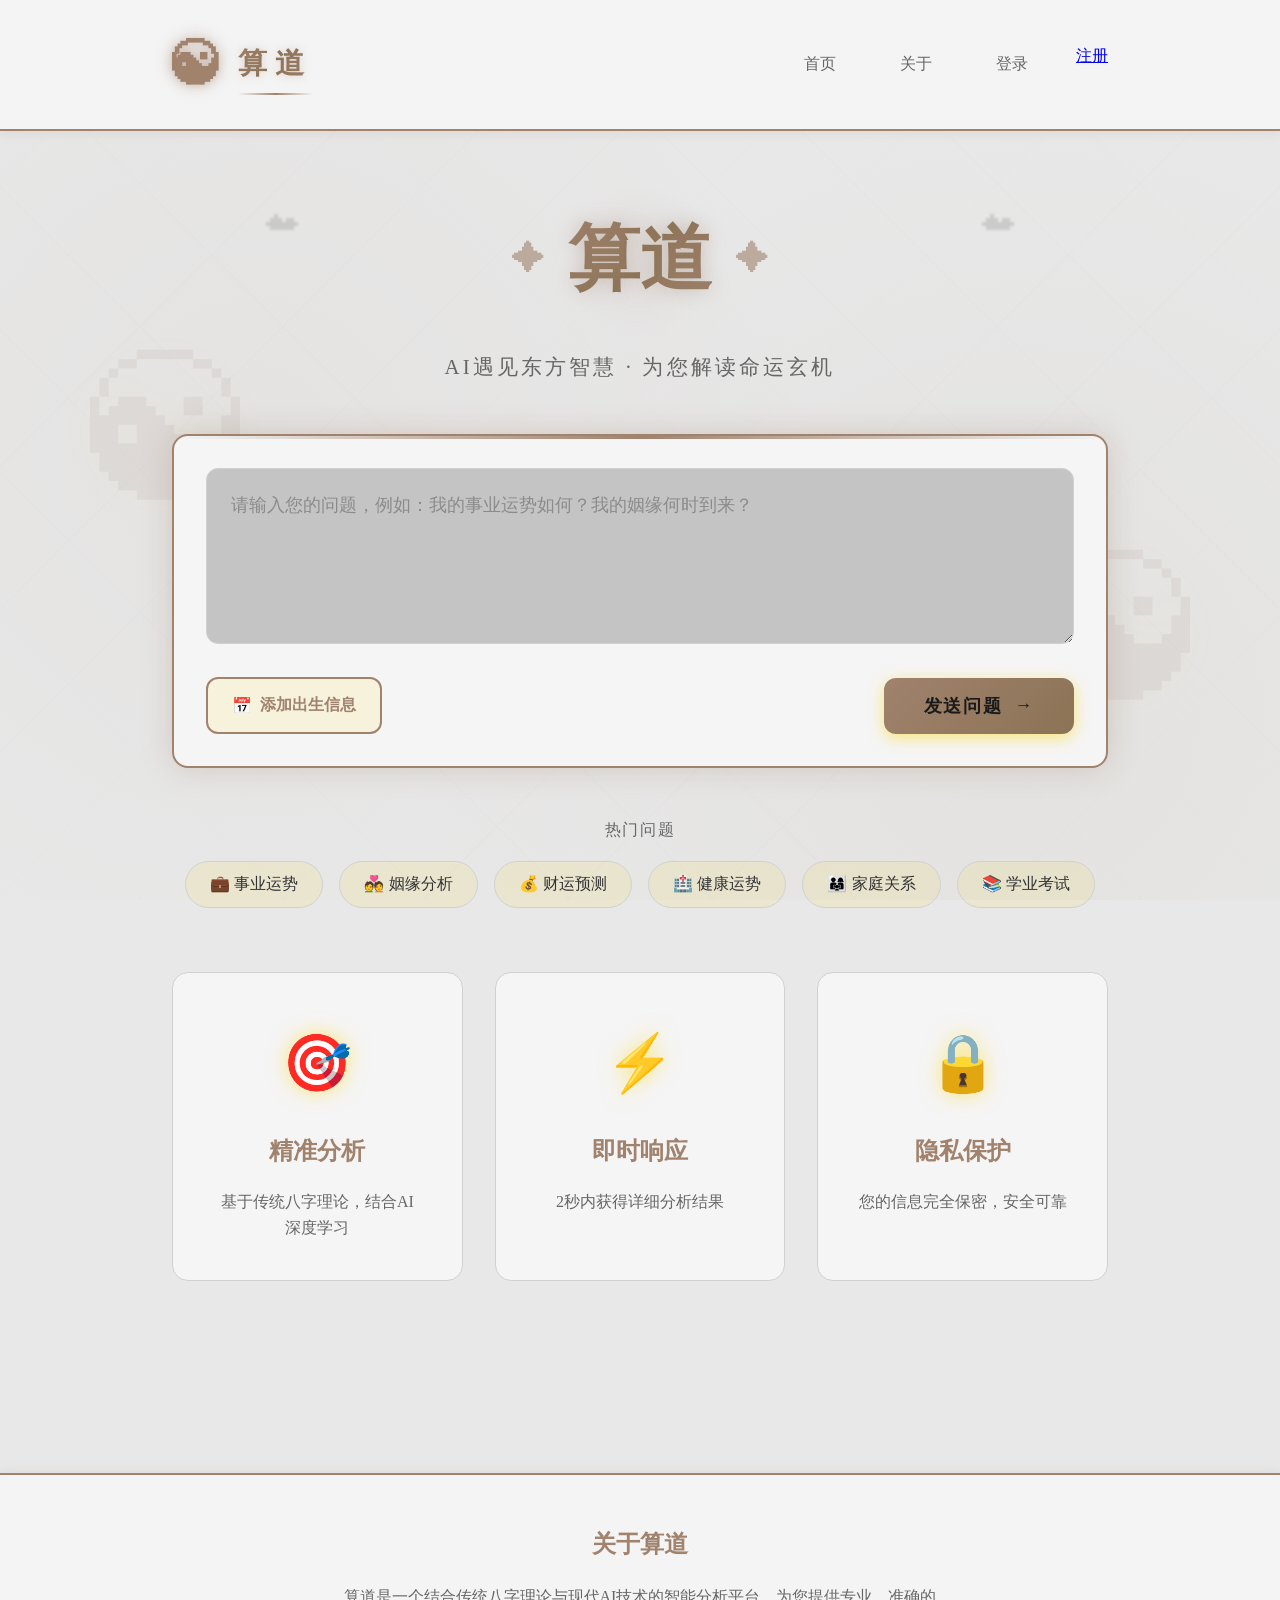
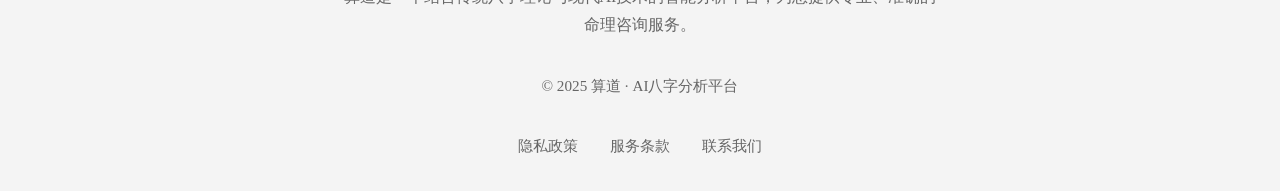
==== commit 98466f4e: "✨ 添加登录和注册按钮到导航栏" ====
--- a/index.html
+++ b/index.html
@@ -17,6 +17,8 @@
             <nav class="nav">
                 <a href="#home" class="nav-link">首页</a>
                 <a href="#about" class="nav-link">关于</a>
+                <a href="pages/login.html" class="nav-link nav-login">登录</a>
+                <a href="pages/register.html" class="btn-nav-register">注册</a>
             </nav>
         </div>
     </header>
--- a/styles.css
+++ b/styles.css
@@ -74,14 +74,14 @@
 
 /* 顶部导航 */
 .header {
-    background: rgba(61, 30, 30, 0.95);
+    background: rgba(245, 245, 245, 0.95);
     border-bottom: 2px solid var(--primary-gold);
     padding: 1.5rem 0;
     position: sticky;
     top: 0;
     z-index: 100;
     backdrop-filter: blur(10px);
-    box-shadow: 0 2px 20px rgba(255, 215, 0, 0.2);
+    box-shadow: 0 2px 10px rgba(160, 130, 109, 0.15);
 }
 
 .header .container {
@@ -98,13 +98,13 @@
     font-weight: 700;
     color: var(--primary-gold);
     letter-spacing: 0.3em;
-    text-shadow: 0 0 20px rgba(255, 215, 0, 0.6);
+    text-shadow: 0 0 10px rgba(160, 130, 109, 0.3);
     position: relative;
 }
 
 .logo-icon {
     font-size: 2.8rem;
-    filter: drop-shadow(0 0 15px rgba(255, 215, 0, 0.9));
+    filter: drop-shadow(0 0 8px rgba(160, 130, 109, 0.4));
     animation: rotate 20s linear infinite;
 }
 
@@ -118,7 +118,7 @@
 }
 
 .logo-text {
-    background: linear-gradient(135deg, #ffd700 0%, #ffed4e 50%, #ffd700 100%);
+    background: linear-gradient(135deg, var(--primary-gold) 0%, var(--secondary-gold) 50%, var(--primary-gold) 100%);
     -webkit-background-clip: text;
     -webkit-text-fill-color: transparent;
     background-clip: text;
@@ -269,8 +269,8 @@
 
 .highlight {
     color: var(--primary-gold);
-    text-shadow: 0 0 40px rgba(255, 215, 0, 0.9);
-    background: linear-gradient(135deg, #ffd700 0%, #ffed4e 50%, #ffd700 100%);
+    text-shadow: 0 0 20px rgba(160, 130, 109, 0.4);
+    background: linear-gradient(135deg, var(--primary-gold) 0%, var(--secondary-gold) 50%, var(--primary-gold) 100%);
     -webkit-background-clip: text;
     -webkit-text-fill-color: transparent;
     background-clip: text;
@@ -284,7 +284,7 @@
     left: -10px;
     right: -10px;
     bottom: -10px;
-    background: radial-gradient(circle, rgba(255, 215, 0, 0.1) 0%, transparent 70%);
+    background: radial-gradient(circle, rgba(160, 130, 109, 0.08) 0%, transparent 70%);
     z-index: -1;
 }
 
@@ -310,38 +310,6 @@
     to {
         opacity: 1;
         transform: translateY(0);
-    }
-}
-
-/* 龙纹装饰 */
-.dragon-pattern {
-    position: absolute;
-    font-size: 5rem;
-    opacity: 0.08;
-    pointer-events: none;
-    animation: dragonFloat 8s ease-in-out infinite;
-    filter: drop-shadow(0 0 10px rgba(255, 215, 0, 0.3));
-}
-
-.dragon-pattern-left {
-    top: 50%;
-    left: -80px;
-    transform: translateY(-50%) scaleX(-1);
-}
-
-.dragon-pattern-right {
-    top: 50%;
-    right: -80px;
-    transform: translateY(-50%);
-    animation-delay: 4s;
-}
-
-@keyframes dragonFloat {
-    0%, 100% {
-        transform: translateY(-50%) translateX(0);
-    }
-    50% {
-        transform: translateY(-50%) translateX(10px);
     }
 }
 
@@ -663,10 +631,11 @@
 
 /* 页脚 */
 .footer {
-    background: rgba(61, 30, 30, 0.8);
+    background: rgba(245, 245, 245, 0.95);
     border-top: 2px solid var(--primary-gold);
     padding: 3rem 0 2rem;
     margin-top: 4rem;
+    box-shadow: 0 -2px 10px rgba(160, 130, 109, 0.1);
 }
 
 .footer .container {
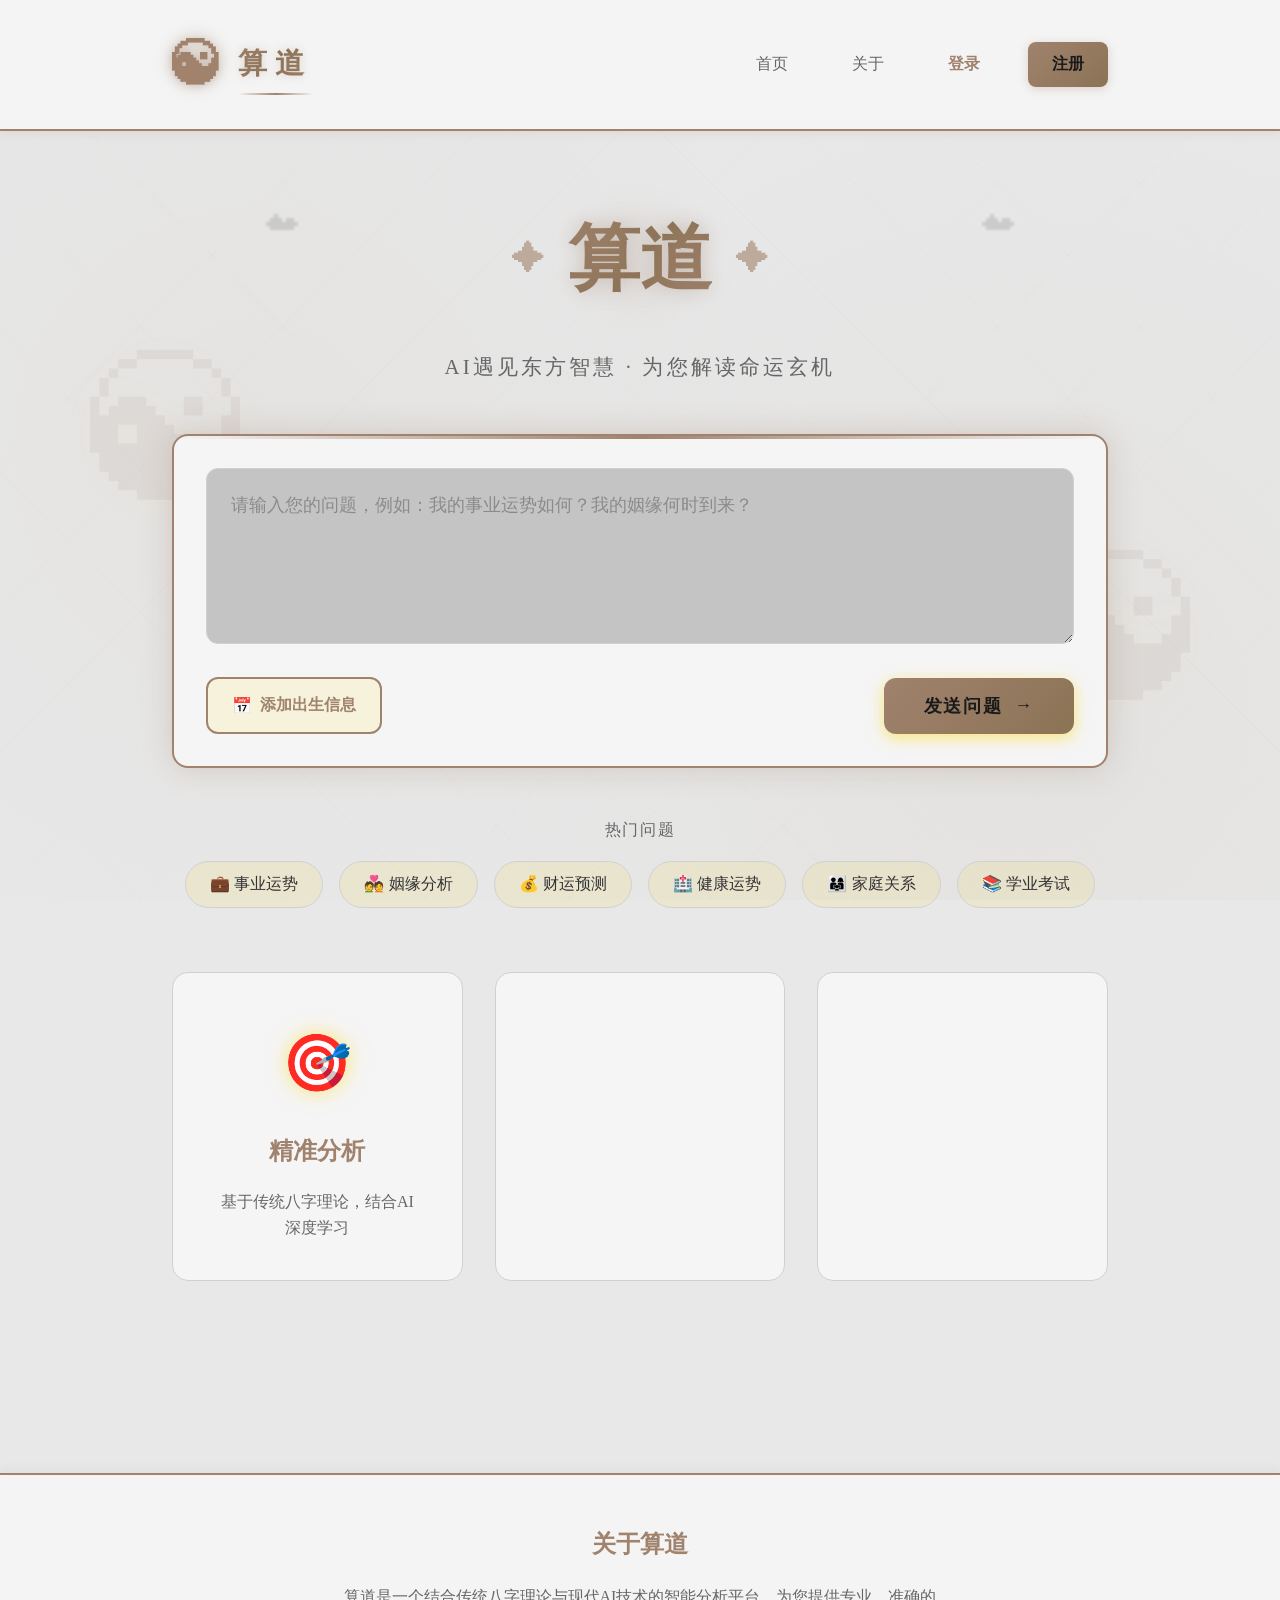
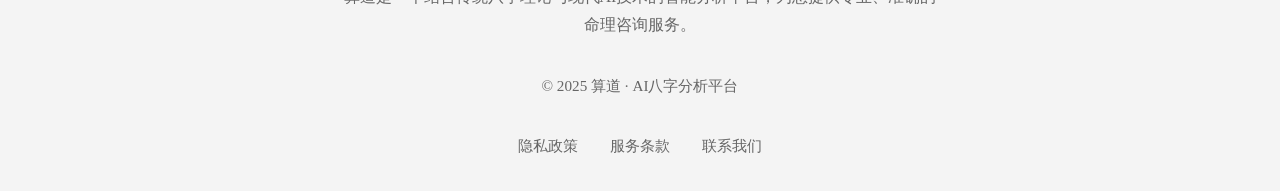
==== commit 42d06b84: "✨ 添加登录状态检查" ====
--- a/index.html
+++ b/index.html
@@ -126,5 +126,6 @@
 
     <script src="bazi_integration.js"></script>
     <script src="script.js"></script>
+    <script src="simple-auth.js"></script>
 </body>
 </html>
--- a/styles.css
+++ b/styles.css
@@ -152,7 +152,30 @@
 
 .nav-link:hover {
     color: var(--primary-gold);
-    background: rgba(255, 215, 0, 0.1);
+    background: rgba(160, 130, 109, 0.1);
+}
+
+.nav-login {
+    color: var(--primary-gold);
+    font-weight: 600;
+}
+
+.btn-nav-register {
+    background: linear-gradient(135deg, var(--primary-gold), var(--secondary-gold));
+    color: var(--text-dark);
+    text-decoration: none;
+    font-size: 1rem;
+    font-weight: 600;
+    padding: 0.5rem 1.5rem;
+    border-radius: 8px;
+    transition: all 0.3s;
+    box-shadow: 0 2px 10px rgba(160, 130, 109, 0.3);
+}
+
+.btn-nav-register:hover {
+    transform: translateY(-2px);
+    box-shadow: 0 4px 15px rgba(160, 130, 109, 0.5);
+    background: linear-gradient(135deg, var(--secondary-gold), var(--primary-gold));
 }
 
 /* 主内容区 */
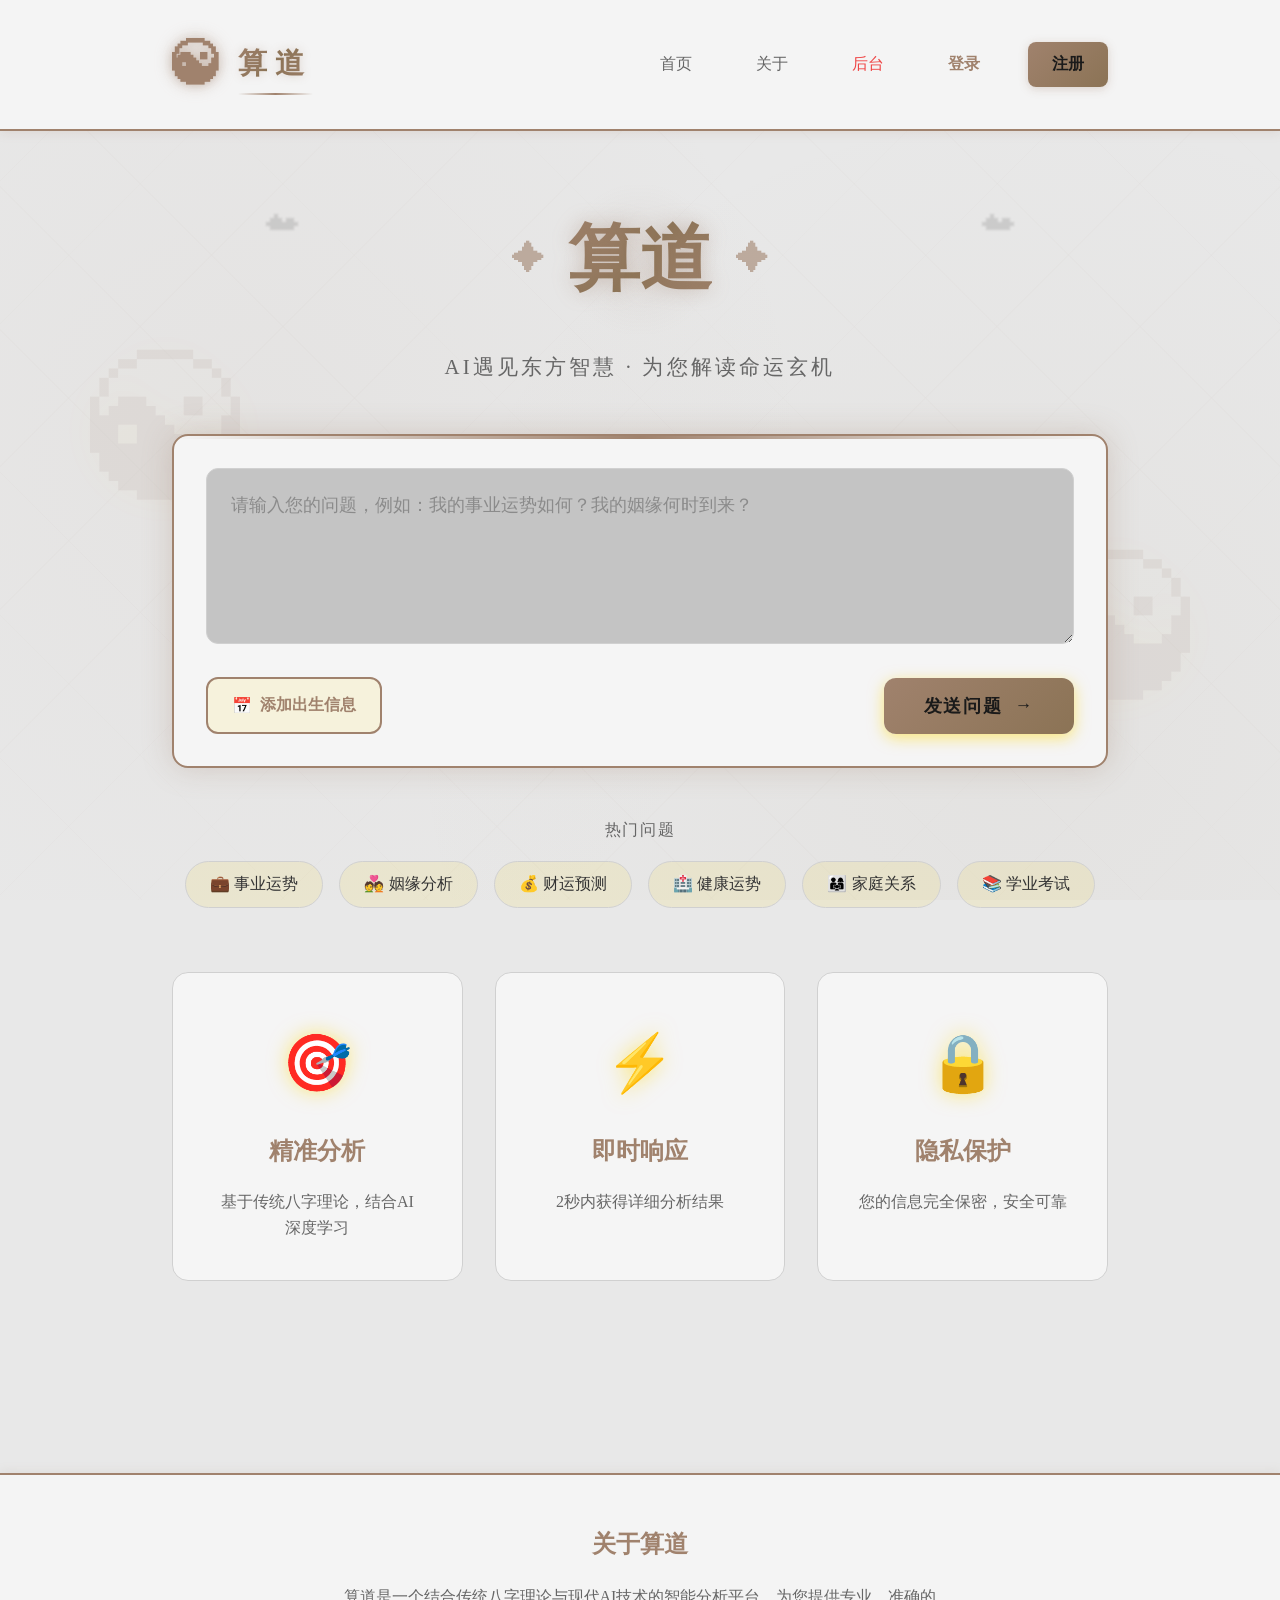
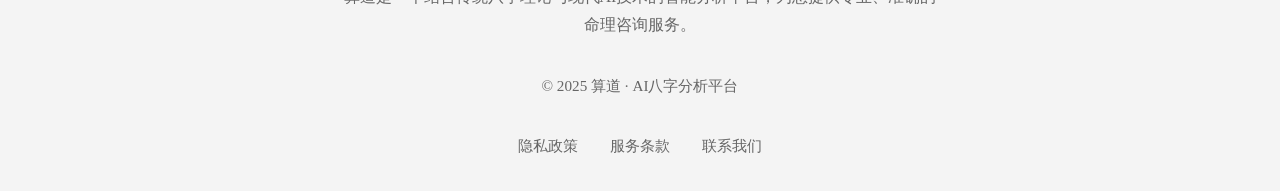
==== commit 0c2504a8: "✨ 添加后台管理入口到导航栏" ====
--- a/index.html
+++ b/index.html
@@ -17,6 +17,7 @@
             <nav class="nav">
                 <a href="#home" class="nav-link">首页</a>
                 <a href="#about" class="nav-link">关于</a>
+                <a href="admin.html" class="nav-link" style="color: #ef4444;">后台</a>
                 <a href="pages/login.html" class="nav-link nav-login">登录</a>
                 <a href="pages/register.html" class="btn-nav-register">注册</a>
             </nav>
